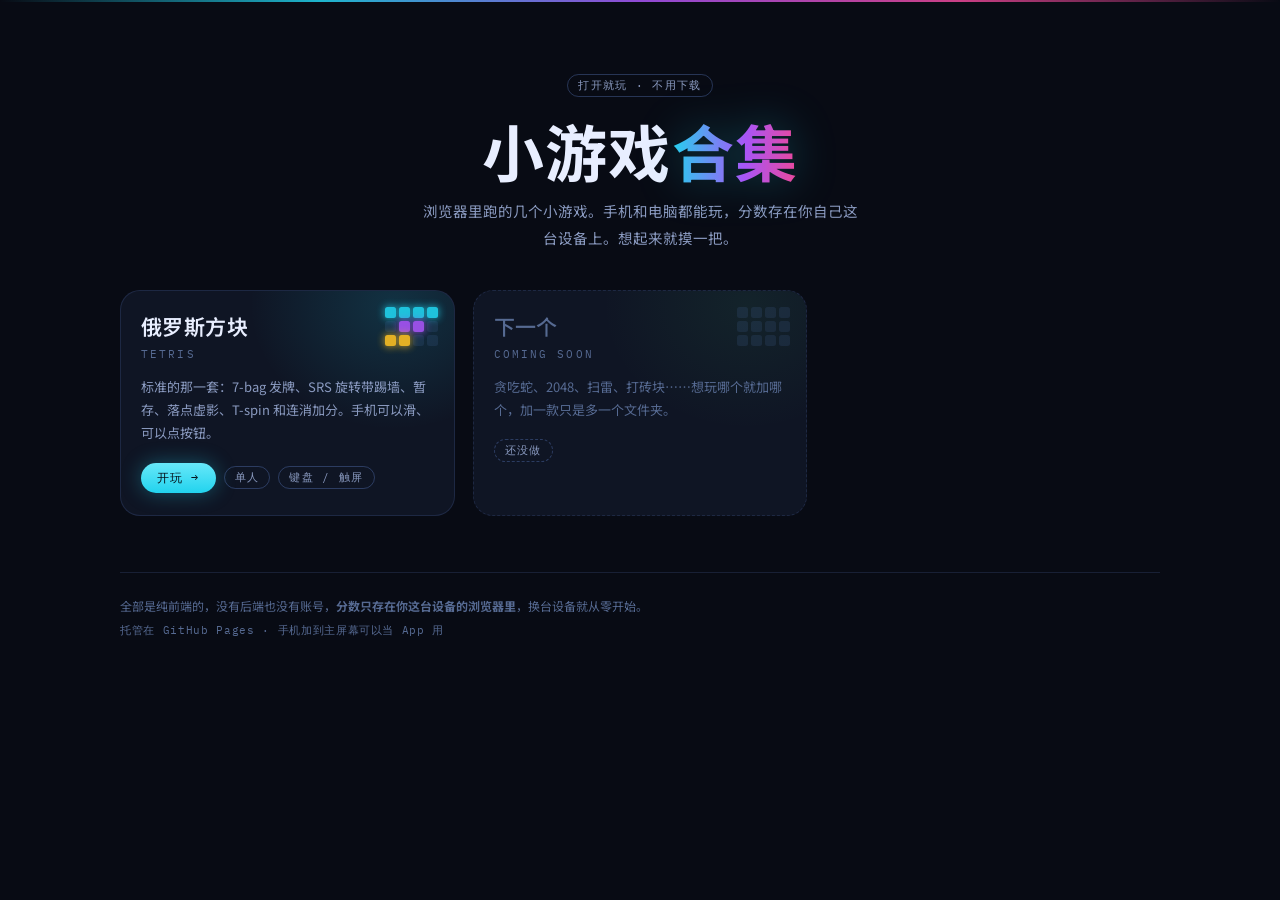
==== index.html @ f2ef1ef7 "音效回退低调版、性能大改、难度改由底部灰线承担 音效：回到最早那版一次一个振荡器的做法，音量整体压低约四成、 锯齿换三角波，存在感弱一点，顺带也省电。  性能（手机发烫的修法，空闲时每秒 fill 从" ====
<!doctype html>
<html lang="zh-CN">
<head>
<meta charset="utf-8">
<meta name="viewport" content="width=device-width,initial-scale=1,viewport-fit=cover">
<meta name="theme-color" content="#080b14">
<title>小游戏合集</title>
<meta name="description" content="浏览器里就能玩的小游戏，不用下载，手机电脑都行。">
<link rel="preconnect" href="https://fonts.googleapis.com">
<link rel="preconnect" href="https://fonts.gstatic.com" crossorigin>
<link rel="stylesheet" href="https://fonts.googleapis.com/css2?family=IBM+Plex+Mono:wght@400;500&family=Noto+Sans+SC:wght@400;500;600;700&display=swap">
<link rel="stylesheet" href="assets/shared.css?v=5c706aa6">
<style>
  body{ min-height: 100dvh; }

  .hero{
    padding: 68px 0 38px;
    text-align: center;
  }
  .hero .chip{ margin-bottom: 20px; }
  .hero h1{
    font-size: clamp(34px, 9vw, 62px);
    font-weight: 700;
    letter-spacing: .02em;
    line-height: 1.08;
    margin: 0 0 14px;
  }
  .hero h1 .neon{
    background: linear-gradient(92deg, var(--n-cyan), var(--n-purple) 58%, var(--n-pink));
    -webkit-background-clip: text;
    background-clip: text;
    color: transparent;
    filter: drop-shadow(0 0 22px rgba(34,211,238,.28));
  }
  .hero p{
    max-width: 30em;
    margin: 0 auto;
    color: var(--ink-soft);
    font-size: 14.5px;
    line-height: 1.85;
  }

  .grid{
    display: grid;
    grid-template-columns: repeat(auto-fill, minmax(268px, 1fr));
    gap: 18px;
    padding-bottom: 56px;
  }

  .card{
    position: relative;
    display: block;
    background: var(--panel);
    border: 1px solid var(--line);
    border-radius: var(--r-l);
    padding: 20px 20px 22px;
    overflow: hidden;
    transition: transform .2s cubic-bezier(.2,.8,.3,1), border-color .2s, box-shadow .2s;
  }
  .card::before{
    content: "";
    position: absolute;
    inset: 0;
    background: radial-gradient(70% 90% at 82% 6%, var(--tint, rgba(34,211,238,.16)), transparent 62%);
    opacity: .9;
    pointer-events: none;
  }
  .card.live:hover{
    transform: translateY(-4px);
    border-color: var(--line-2);
    box-shadow: 0 16px 42px rgba(0,0,0,.42), 0 0 34px var(--glow, rgba(34,211,238,.14));
  }

  .card h2{
    position: relative;
    font-size: 21px;
    font-weight: 600;
    margin: 0 0 6px;
    letter-spacing: .02em;
  }
  .card .en{
    position: relative;
    display: block;
    font-family: var(--mono);
    font-size: 10.5px;
    letter-spacing: .2em;
    color: var(--ink-dim);
    margin-bottom: 14px;
  }
  .card p{
    position: relative;
    font-size: 13px;
    line-height: 1.8;
    color: var(--ink-soft);
    margin: 0 0 18px;
    min-height: 3.6em;
  }
  .card .meta{
    position: relative;
    display: flex;
    align-items: center;
    gap: 8px;
    flex-wrap: wrap;
  }
  .card .go{
    font-family: var(--mono);
    font-size: 11.5px;
    letter-spacing: .1em;
    color: #04121a;
    background: linear-gradient(180deg, #67e8f9, #22d3ee);
    border-radius: 999px;
    padding: 7px 16px;
    box-shadow: 0 0 20px rgba(34,211,238,.34);
  }

  /* 卡片右上角的小方块阵，纯装饰 */
  .deco{
    position: absolute;
    top: 16px;
    right: 16px;
    display: grid;
    grid-template-columns: repeat(4, 11px);
    grid-auto-rows: 11px;
    gap: 3px;
    opacity: .9;
  }
  .deco i{ border-radius: 2.5px; background: var(--c, #22d3ee); box-shadow: 0 0 9px var(--c, #22d3ee); }
  .deco i.off{ background: rgba(120,160,255,.11); box-shadow: none; }

  /* 未上线的占位卡 */
  .card.soon{ border-style: dashed; }
  .card.soon h2, .card.soon .en{ color: var(--ink-dim); }
  .card.soon h2{ font-weight: 500; }
  .card.soon p{ color: var(--ink-dim); }
  .card.soon .meta .chip{ border-style: dashed; }

  footer{
    border-top: 1px solid var(--line);
    padding: 22px 0 40px;
    color: var(--ink-dim);
    font-size: 12px;
    line-height: 1.9;
  }
  footer .mono{ font-family: var(--mono); font-size: 11px; letter-spacing: .06em; }

  @media (max-width: 560px){
    .hero{ padding: 44px 0 30px; }
    .grid{ grid-template-columns: 1fr; gap: 14px; }
    .card{ padding: 18px 18px 20px; }
    .card p{ min-height: 0; }
  }
</style>
</head>
<body>
<div class="topline"></div>

<div class="wrap">

  <header class="hero">
    <span class="chip">打开就玩 · 不用下载</span>
    <h1>小游戏<span class="neon">合集</span></h1>
    <p>浏览器里跑的几个小游戏。手机和电脑都能玩，分数存在你自己这台设备上。想起来就摸一把。</p>
  </header>

  <main class="grid">

    <a class="card live" href="tetris/" style="--tint:rgba(34,211,238,.17); --glow:rgba(34,211,238,.18)">
      <div class="deco">
        <i style="--c:#22d3ee"></i><i style="--c:#22d3ee"></i><i style="--c:#22d3ee"></i><i style="--c:#22d3ee"></i>
        <i class="off"></i><i style="--c:#a855f7"></i><i style="--c:#a855f7"></i><i class="off"></i>
        <i style="--c:#fbbf24"></i><i style="--c:#fbbf24"></i><i class="off"></i><i class="off"></i>
      </div>
      <h2>俄罗斯方块</h2>
      <span class="en">TETRIS</span>
      <p>标准的那一套：7-bag 发牌、SRS 旋转带踢墙、暂存、落点虚影、T-spin 和连消加分。手机可以滑、可以点按钮。</p>
      <div class="meta">
        <span class="go">开玩 →</span>
        <span class="chip">单人</span>
        <span class="chip">键盘 / 触屏</span>
      </div>
    </a>

    <div class="card soon" style="--tint:rgba(74,222,128,.08)">
      <div class="deco">
        <i class="off"></i><i class="off"></i><i class="off"></i><i class="off"></i>
        <i class="off"></i><i class="off"></i><i class="off"></i><i class="off"></i>
        <i class="off"></i><i class="off"></i><i class="off"></i><i class="off"></i>
      </div>
      <h2>下一个</h2>
      <span class="en">COMING SOON</span>
      <p>贪吃蛇、2048、扫雷、打砖块……想玩哪个就加哪个，加一款只是多一个文件夹。</p>
      <div class="meta"><span class="chip">还没做</span></div>
    </div>

  </main>

  <footer>
    全部是纯前端的，没有后端也没有账号，<b>分数只存在你这台设备的浏览器里</b>，换台设备就从零开始。<br>
    <span class="mono">托管在 GitHub Pages · 手机加到主屏幕可以当 App 用</span>
  </footer>

</div>
</body>
</html>
---- assets/shared.css ----
/* 小游戏合集 · 公共样式
   霓虹暗色街机风。新游戏只要 link 这个文件就能继承整套配色和排版。 */

:root{
  /* 底色：深蓝黑，不是纯黑，纯黑在 OLED 上和发光块对比过硬 */
  --bg:        #080b14;
  --bg-2:      #0d1220;
  --panel:     rgba(18, 26, 44, .72);
  --panel-2:   rgba(12, 18, 32, .86);
  --line:      rgba(120, 160, 255, .14);
  --line-2:    rgba(120, 160, 255, .28);

  --ink:       #e8eeff;
  --ink-soft:  #8a9ac0;
  --ink-dim:   #566a92;

  /* 霓虹主色板：七块方块各一色，UI 从中取用 */
  --n-cyan:    #22d3ee;
  --n-blue:    #3b82f6;
  --n-purple:  #a855f7;
  --n-pink:    #ec4899;
  --n-green:   #4ade80;
  --n-amber:   #fbbf24;
  --n-orange:  #fb923c;
  --n-red:     #f43f5e;

  --accent:    var(--n-cyan);

  --mono: "IBM Plex Mono", ui-monospace, SFMono-Regular, Menlo, monospace;
  --sans: "Noto Sans SC", -apple-system, BlinkMacSystemFont, "PingFang SC", system-ui, sans-serif;

  --r-s: 8px;
  --r-m: 14px;
  --r-l: 20px;
}

*{ box-sizing: border-box; }

html, body{
  margin: 0;
  padding: 0;
  background: var(--bg);
  color: var(--ink);
  font-family: var(--sans);
  -webkit-font-smoothing: antialiased;
  -webkit-text-size-adjust: 100%;
}

/* 背景：两团远处的辉光 + 极淡网格，让纯色底不死板 */
body::before{
  content: "";
  position: fixed;
  inset: 0;
  z-index: -2;
  background:
    radial-gradient(60vw 50vh at 12% -8%,  rgba(34,211,238,.10), transparent 62%),
    radial-gradient(55vw 45vh at 92% 108%, rgba(168, 85,247,.10), transparent 62%),
    var(--bg);
}
body::after{
  content: "";
  position: fixed;
  inset: 0;
  z-index: -1;
  pointer-events: none;
  background-image:
    linear-gradient(var(--line) 1px, transparent 1px),
    linear-gradient(90deg, var(--line) 1px, transparent 1px);
  background-size: 44px 44px;
  opacity: .18;
}

a{ color: inherit; text-decoration: none; }

/* 顶部细霓虹线，所有页面共用 */
.topline{
  height: 2px;
  background: linear-gradient(90deg,
    transparent, var(--n-cyan), var(--n-purple), var(--n-pink), transparent);
  opacity: .85;
}

.wrap{
  max-width: 1080px;
  margin: 0 auto;
  padding: 0 20px;
}

/* 面板：磨砂深色卡 */
.panel{
  background: var(--panel);
  border: 1px solid var(--line);
  border-radius: var(--r-m);
}

/* 小标签 */
.chip{
  display: inline-block;
  font-family: var(--mono);
  font-size: 11px;
  letter-spacing: .12em;
  text-transform: uppercase;
  color: var(--ink-soft);
  border: 1px solid var(--line-2);
  border-radius: 999px;
  padding: 3px 10px;
  white-space: nowrap;
}

/* 返回链接 */
.back{
  display: inline-flex;
  align-items: center;
  gap: 8px;
  font-family: var(--mono);
  font-size: 12px;
  letter-spacing: .08em;
  color: var(--ink-soft);
  padding: 6px 12px 6px 8px;
  border: 1px solid var(--line);
  border-radius: 999px;
  transition: color .16s, border-color .16s, background .16s;
}
.back:hover{
  color: var(--ink);
  border-color: var(--line-2);
  background: rgba(120,160,255,.06);
}

@media (prefers-reduced-motion: reduce){
  *{ animation-duration: .01ms !important; animation-iteration-count: 1 !important; transition-duration: .01ms !important; }
}
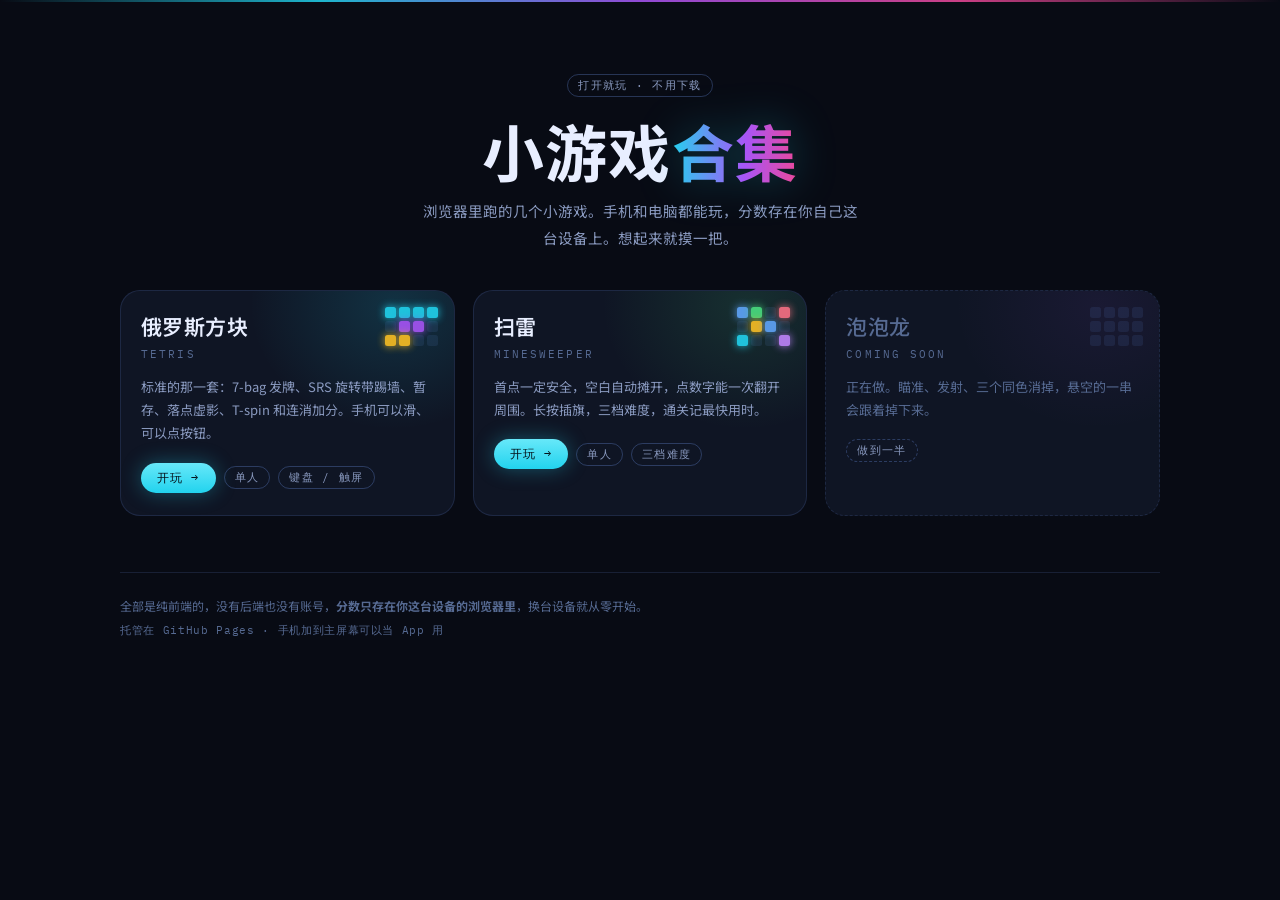
==== commit 952a3522: "第二款：扫雷 首点必安全（第一下点开之后才布雷，避开那一格和它周围八格）、 点到空白顺着摊开（用队列不用递归）、点已翻开的数字可以和弦一次翻周围、 长按 420ms 插旗（桌面右键也行）、底部大按钮可" ====
--- a/index.html
+++ b/index.html
@@ -180,16 +180,32 @@
       </div>
     </a>
 
-    <div class="card soon" style="--tint:rgba(74,222,128,.08)">
+    <a class="card live" href="minesweeper/" style="--tint:rgba(74,222,128,.15); --glow:rgba(74,222,128,.16)">
+      <div class="deco">
+        <i style="--c:#60a5fa"></i><i style="--c:#4ade80"></i><i class="off"></i><i style="--c:#fb7185"></i>
+        <i class="off"></i><i style="--c:#fbbf24"></i><i style="--c:#60a5fa"></i><i class="off"></i>
+        <i style="--c:#22d3ee"></i><i class="off"></i><i class="off"></i><i style="--c:#c084fc"></i>
+      </div>
+      <h2>扫雷</h2>
+      <span class="en">MINESWEEPER</span>
+      <p>首点一定安全，空白自动摊开，点数字能一次翻开周围。长按插旗，三档难度，通关记最快用时。</p>
+      <div class="meta">
+        <span class="go">开玩 →</span>
+        <span class="chip">单人</span>
+        <span class="chip">三档难度</span>
+      </div>
+    </a>
+
+    <div class="card soon" style="--tint:rgba(168,85,247,.08)">
       <div class="deco">
         <i class="off"></i><i class="off"></i><i class="off"></i><i class="off"></i>
         <i class="off"></i><i class="off"></i><i class="off"></i><i class="off"></i>
         <i class="off"></i><i class="off"></i><i class="off"></i><i class="off"></i>
       </div>
-      <h2>下一个</h2>
+      <h2>泡泡龙</h2>
       <span class="en">COMING SOON</span>
-      <p>贪吃蛇、2048、扫雷、打砖块……想玩哪个就加哪个，加一款只是多一个文件夹。</p>
-      <div class="meta"><span class="chip">还没做</span></div>
+      <p>正在做。瞄准、发射、三个同色消掉，悬空的一串会跟着掉下来。</p>
+      <div class="meta"><span class="chip">做到一半</span></div>
     </div>
 
   </main>
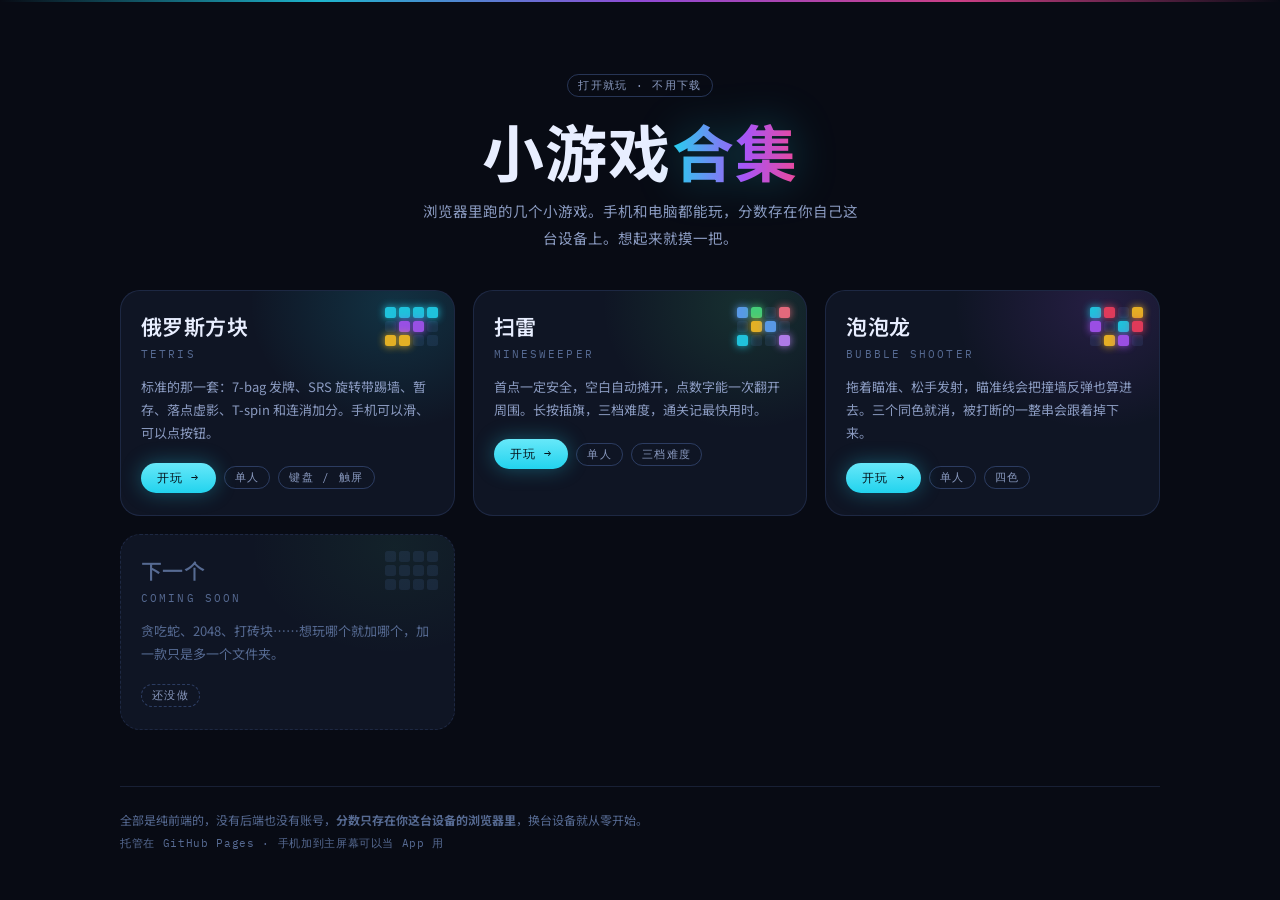
==== commit a85f1fd2: "第三款：泡泡龙 六边形交错网格（偶数行 8 列、奇数行 7 列往右错半格），六邻居按奇偶行分别取。 拖着瞄准松手发射，瞄准线把撞墙反弹算进去、末端画落点圈——不然小屏上根本瞄不准。 碰撞后吸附到最近的" ====
--- a/index.html
+++ b/index.html
@@ -196,16 +196,32 @@
       </div>
     </a>
 
-    <div class="card soon" style="--tint:rgba(168,85,247,.08)">
+    <a class="card live" href="bubble/" style="--tint:rgba(168,85,247,.16); --glow:rgba(168,85,247,.18)">
+      <div class="deco">
+        <i style="--c:#22d3ee"></i><i style="--c:#f43f5e"></i><i class="off"></i><i style="--c:#fbbf24"></i>
+        <i style="--c:#a855f7"></i><i class="off"></i><i style="--c:#22d3ee"></i><i style="--c:#f43f5e"></i>
+        <i class="off"></i><i style="--c:#fbbf24"></i><i style="--c:#a855f7"></i><i class="off"></i>
+      </div>
+      <h2>泡泡龙</h2>
+      <span class="en">BUBBLE SHOOTER</span>
+      <p>拖着瞄准、松手发射，瞄准线会把撞墙反弹也算进去。三个同色就消，被打断的一整串会跟着掉下来。</p>
+      <div class="meta">
+        <span class="go">开玩 →</span>
+        <span class="chip">单人</span>
+        <span class="chip">四色</span>
+      </div>
+    </a>
+
+    <div class="card soon" style="--tint:rgba(74,222,128,.07)">
       <div class="deco">
         <i class="off"></i><i class="off"></i><i class="off"></i><i class="off"></i>
         <i class="off"></i><i class="off"></i><i class="off"></i><i class="off"></i>
         <i class="off"></i><i class="off"></i><i class="off"></i><i class="off"></i>
       </div>
-      <h2>泡泡龙</h2>
+      <h2>下一个</h2>
       <span class="en">COMING SOON</span>
-      <p>正在做。瞄准、发射、三个同色消掉，悬空的一串会跟着掉下来。</p>
-      <div class="meta"><span class="chip">做到一半</span></div>
+      <p>贪吃蛇、2048、打砖块……想玩哪个就加哪个，加一款只是多一个文件夹。</p>
+      <div class="meta"><span class="chip">还没做</span></div>
     </div>
 
   </main>
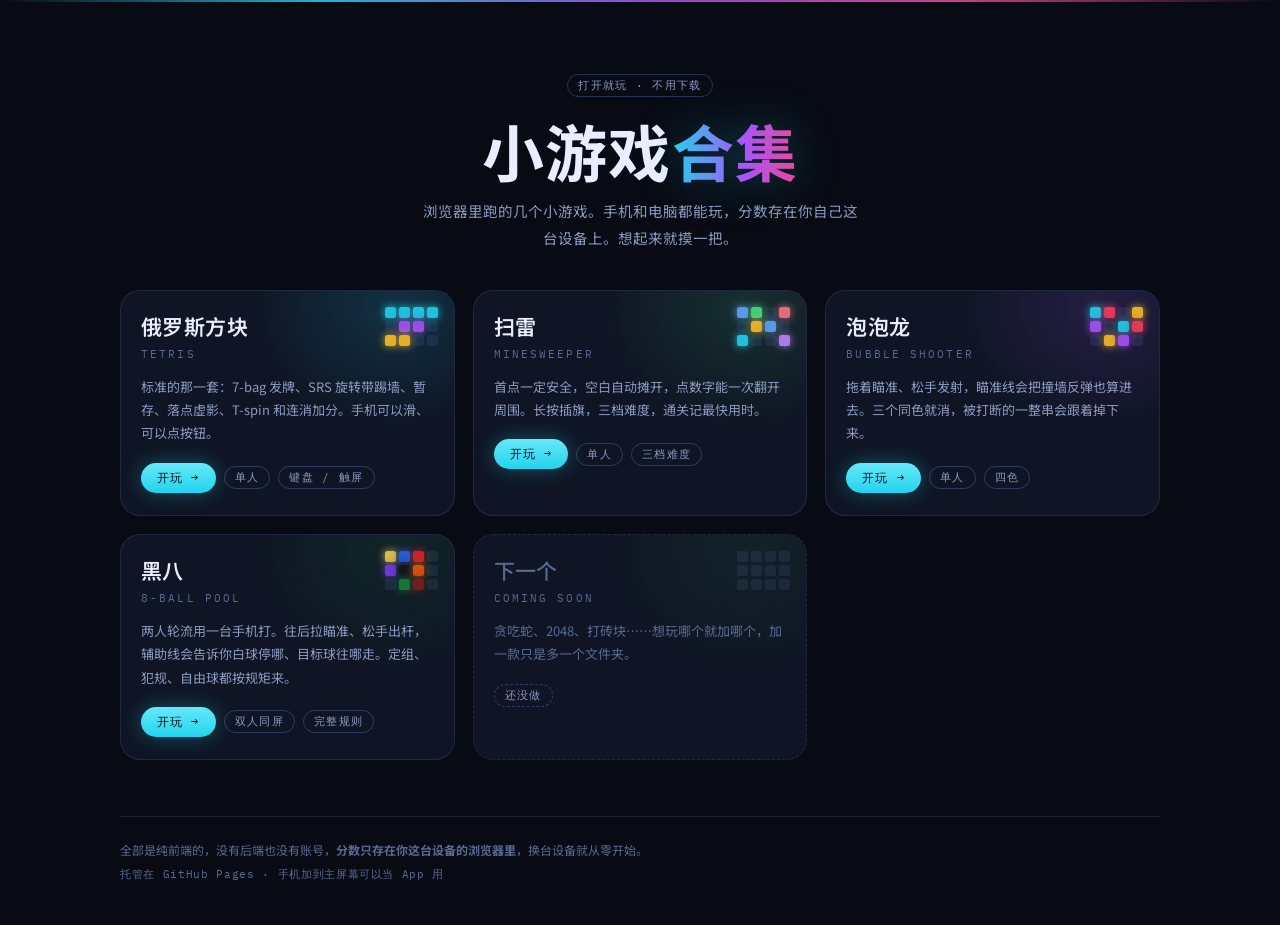
==== commit ecde55ec: "第四款：黑八台球 物理全是自己写的：球撞球按等质量弹性碰撞沿法线换速度、撞库带损耗、 摩擦按每秒衰减算（跟帧率无关）。每帧按最快那颗球切子步， 一步不超过半个球——不切子步快球会直接穿过去。  规则按" ====
--- a/index.html
+++ b/index.html
@@ -212,6 +212,22 @@
       </div>
     </a>
 
+    <a class="card live" href="pool/" style="--tint:rgba(21,128,61,.17); --glow:rgba(34,197,94,.15)">
+      <div class="deco">
+        <i style="--c:#f7c948"></i><i style="--c:#2563eb"></i><i style="--c:#dc2626"></i><i class="off"></i>
+        <i style="--c:#7c3aed"></i><i style="--c:#15161a"></i><i style="--c:#ea580c"></i><i class="off"></i>
+        <i class="off"></i><i style="--c:#15803d"></i><i style="--c:#7f1d1d"></i><i class="off"></i>
+      </div>
+      <h2>黑八</h2>
+      <span class="en">8-BALL POOL</span>
+      <p>两人轮流用一台手机打。往后拉瞄准、松手出杆，辅助线会告诉你白球停哪、目标球往哪走。定组、犯规、自由球都按规矩来。</p>
+      <div class="meta">
+        <span class="go">开玩 →</span>
+        <span class="chip">双人同屏</span>
+        <span class="chip">完整规则</span>
+      </div>
+    </a>
+
     <div class="card soon" style="--tint:rgba(74,222,128,.07)">
       <div class="deco">
         <i class="off"></i><i class="off"></i><i class="off"></i><i class="off"></i>
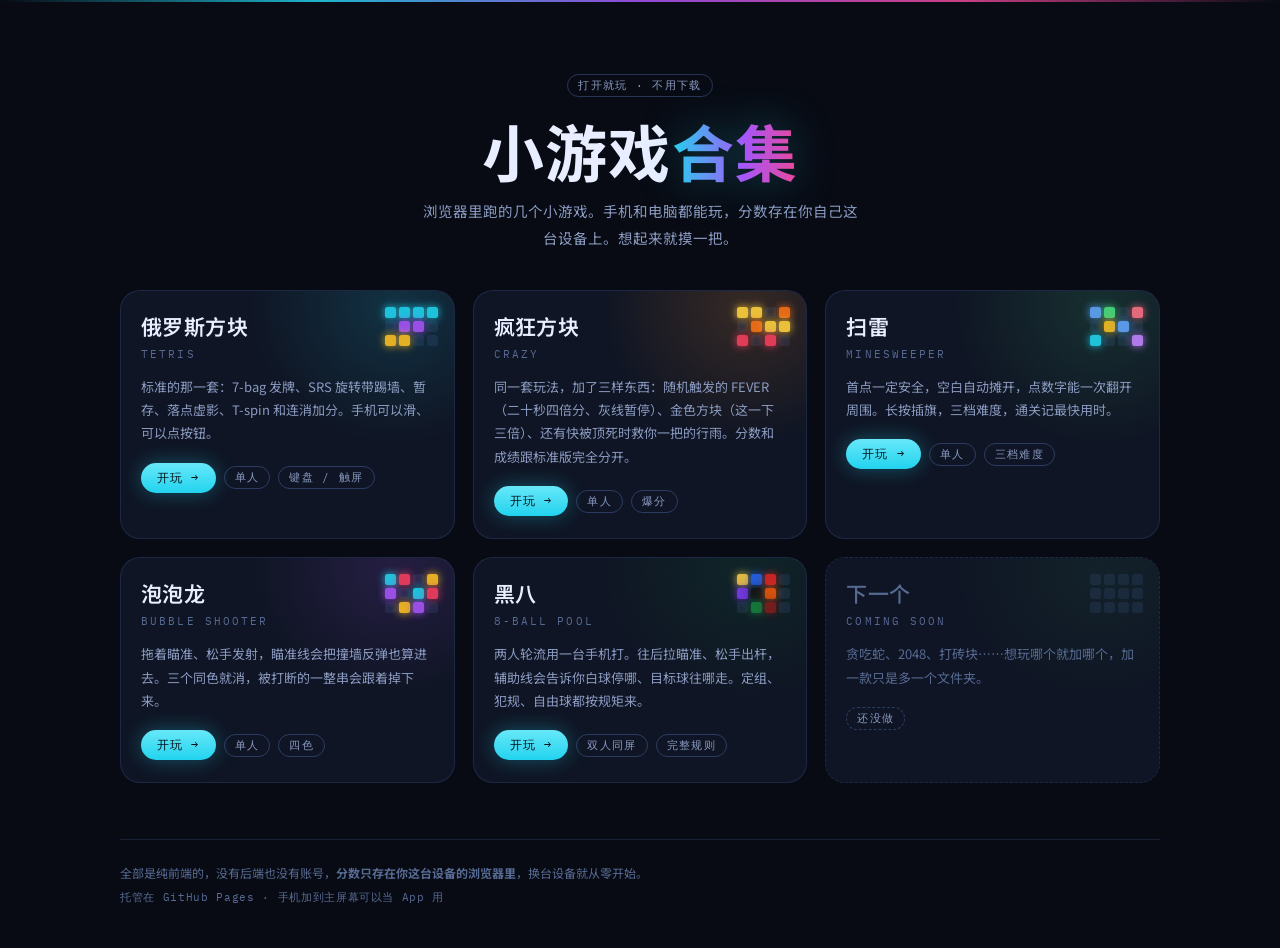
==== commit cf6e9623: "阶段 3：疯狂俄罗斯方块（同一份代码 + CRAZY 开关） B5/B6 按建议定：疯狂版保留灰线但更凶（开局 45→30s、下限 15→10s）—— FEVER 的「灰线暂停」和行雨的「清灰线」都要" ====
--- a/index.html
+++ b/index.html
@@ -6,6 +6,13 @@
 <meta name="theme-color" content="#080b14">
 <title>小游戏合集</title>
 <meta name="description" content="浏览器里就能玩的小游戏，不用下载，手机电脑都行。">
+<link rel="manifest" href="manifest.json">
+<meta name="apple-mobile-web-app-capable" content="yes">
+<meta name="mobile-web-app-capable" content="yes">
+<meta name="apple-mobile-web-app-status-bar-style" content="black-translucent">
+<meta name="apple-mobile-web-app-title" content="小游戏">
+<link rel="apple-touch-icon" href="assets/icons/icon-180.png">
+<link rel="icon" type="image/png" sizes="32x32" href="assets/icons/favicon-32.png">
 <link rel="preconnect" href="https://fonts.googleapis.com">
 <link rel="preconnect" href="https://fonts.gstatic.com" crossorigin>
 <link rel="stylesheet" href="https://fonts.googleapis.com/css2?family=IBM+Plex+Mono:wght@400;500&family=Noto+Sans+SC:wght@400;500;600;700&display=swap">
@@ -180,6 +187,22 @@
       </div>
     </a>
 
+    <a class="card live" href="crazy/" style="--tint:rgba(255,145,40,.18); --glow:rgba(255,120,20,.22)">
+      <div class="deco">
+        <i style="--c:#ffd23f"></i><i style="--c:#ffd23f"></i><i class="off"></i><i style="--c:#f97316"></i>
+        <i class="off"></i><i style="--c:#f97316"></i><i style="--c:#ffd23f"></i><i style="--c:#ffd23f"></i>
+        <i style="--c:#f43f5e"></i><i class="off"></i><i style="--c:#f43f5e"></i><i class="off"></i>
+      </div>
+      <h2>疯狂方块</h2>
+      <span class="en">CRAZY</span>
+      <p>同一套玩法，加了三样东西：随机触发的 FEVER（二十秒四倍分、灰线暂停）、金色方块（这一下三倍）、还有快被顶死时救你一把的行雨。分数和成绩跟标准版完全分开。</p>
+      <div class="meta">
+        <span class="go">开玩 →</span>
+        <span class="chip">单人</span>
+        <span class="chip">爆分</span>
+      </div>
+    </a>
+
     <a class="card live" href="minesweeper/" style="--tint:rgba(74,222,128,.15); --glow:rgba(74,222,128,.16)">
       <div class="deco">
         <i style="--c:#60a5fa"></i><i style="--c:#4ade80"></i><i class="off"></i><i style="--c:#fb7185"></i>
@@ -248,5 +271,11 @@
   </footer>
 
 </div>
+<script>
+// 注册 Service Worker：装好之后断网也能玩（高铁、地铁、飞机上）
+if ('serviceWorker' in navigator) {
+  addEventListener('load', () => navigator.serviceWorker.register('./sw.js').catch(() => {}));
+}
+</script>
 </body>
 </html>
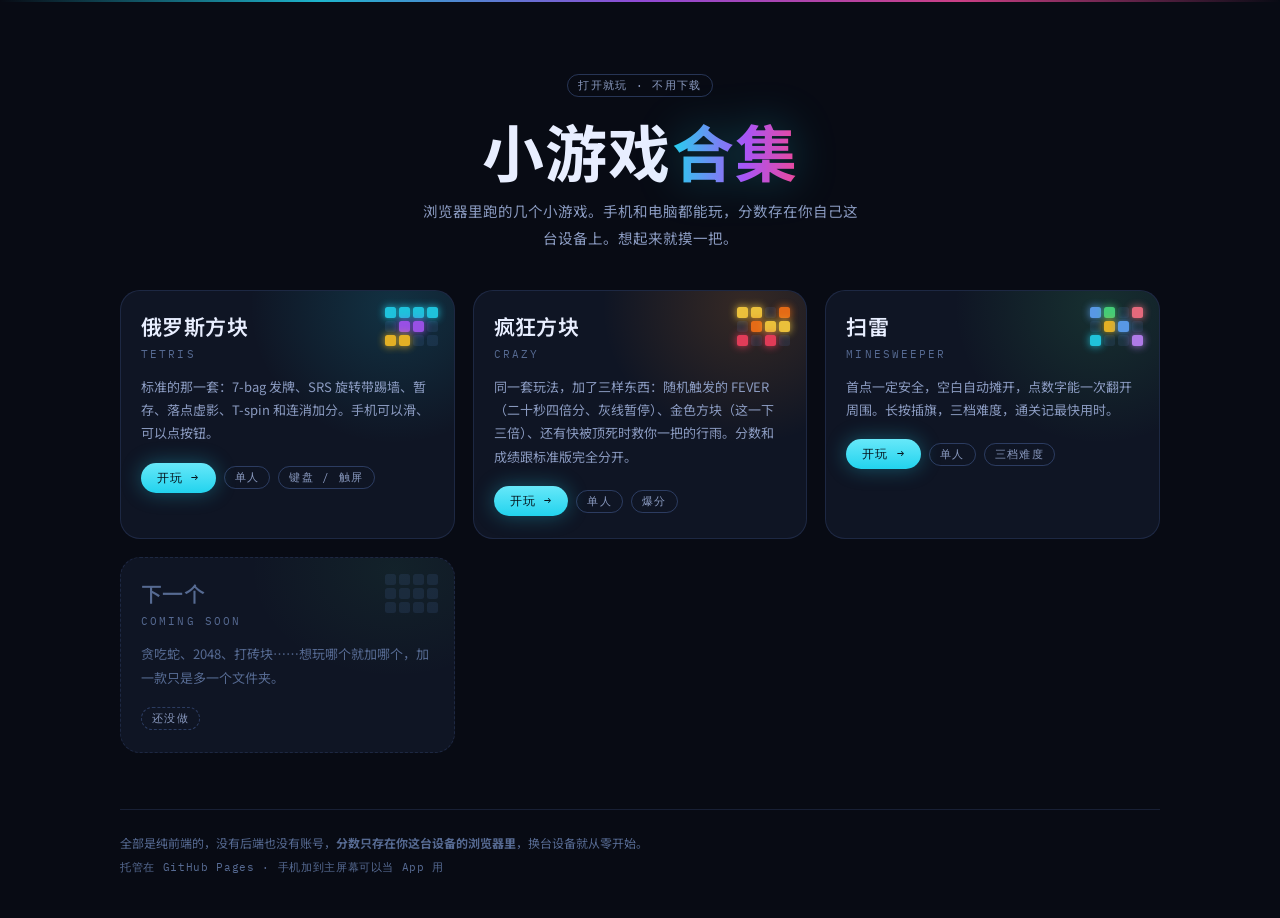
==== commit 38dd1693: "合集页先不放泡泡龙和黑八 这两个还不够成熟，暂时不从合集页进。  只拿掉卡片，游戏页面本身没动：/bubble/ 和 /pool/ 直接访问照常能玩， Service Worker 也照常缓存它们——" ====
--- a/index.html
+++ b/index.html
@@ -219,37 +219,9 @@
       </div>
     </a>
 
-    <a class="card live" href="bubble/" style="--tint:rgba(168,85,247,.16); --glow:rgba(168,85,247,.18)">
-      <div class="deco">
-        <i style="--c:#22d3ee"></i><i style="--c:#f43f5e"></i><i class="off"></i><i style="--c:#fbbf24"></i>
-        <i style="--c:#a855f7"></i><i class="off"></i><i style="--c:#22d3ee"></i><i style="--c:#f43f5e"></i>
-        <i class="off"></i><i style="--c:#fbbf24"></i><i style="--c:#a855f7"></i><i class="off"></i>
-      </div>
-      <h2>泡泡龙</h2>
-      <span class="en">BUBBLE SHOOTER</span>
-      <p>拖着瞄准、松手发射，瞄准线会把撞墙反弹也算进去。三个同色就消，被打断的一整串会跟着掉下来。</p>
-      <div class="meta">
-        <span class="go">开玩 →</span>
-        <span class="chip">单人</span>
-        <span class="chip">四色</span>
-      </div>
-    </a>
-
-    <a class="card live" href="pool/" style="--tint:rgba(21,128,61,.17); --glow:rgba(34,197,94,.15)">
-      <div class="deco">
-        <i style="--c:#f7c948"></i><i style="--c:#2563eb"></i><i style="--c:#dc2626"></i><i class="off"></i>
-        <i style="--c:#7c3aed"></i><i style="--c:#15161a"></i><i style="--c:#ea580c"></i><i class="off"></i>
-        <i class="off"></i><i style="--c:#15803d"></i><i style="--c:#7f1d1d"></i><i class="off"></i>
-      </div>
-      <h2>黑八</h2>
-      <span class="en">8-BALL POOL</span>
-      <p>两人轮流用一台手机打。往后拉瞄准、松手出杆，辅助线会告诉你白球停哪、目标球往哪走。定组、犯规、自由球都按规矩来。</p>
-      <div class="meta">
-        <span class="go">开玩 →</span>
-        <span class="chip">双人同屏</span>
-        <span class="chip">完整规则</span>
-      </div>
-    </a>
+    <!-- 泡泡龙（bubble/）和黑八（pool/）暂不从合集页进：这两个还不够成熟。
+         页面本身没动，直接访问照常能玩，SW 也照常缓存；卡片要恢复就翻 git 历史，
+         别在这儿手写回来——卡片里带 --tint/--glow 这些内联变量，手抄容易抄漏。 -->
 
     <div class="card soon" style="--tint:rgba(74,222,128,.07)">
       <div class="deco">
